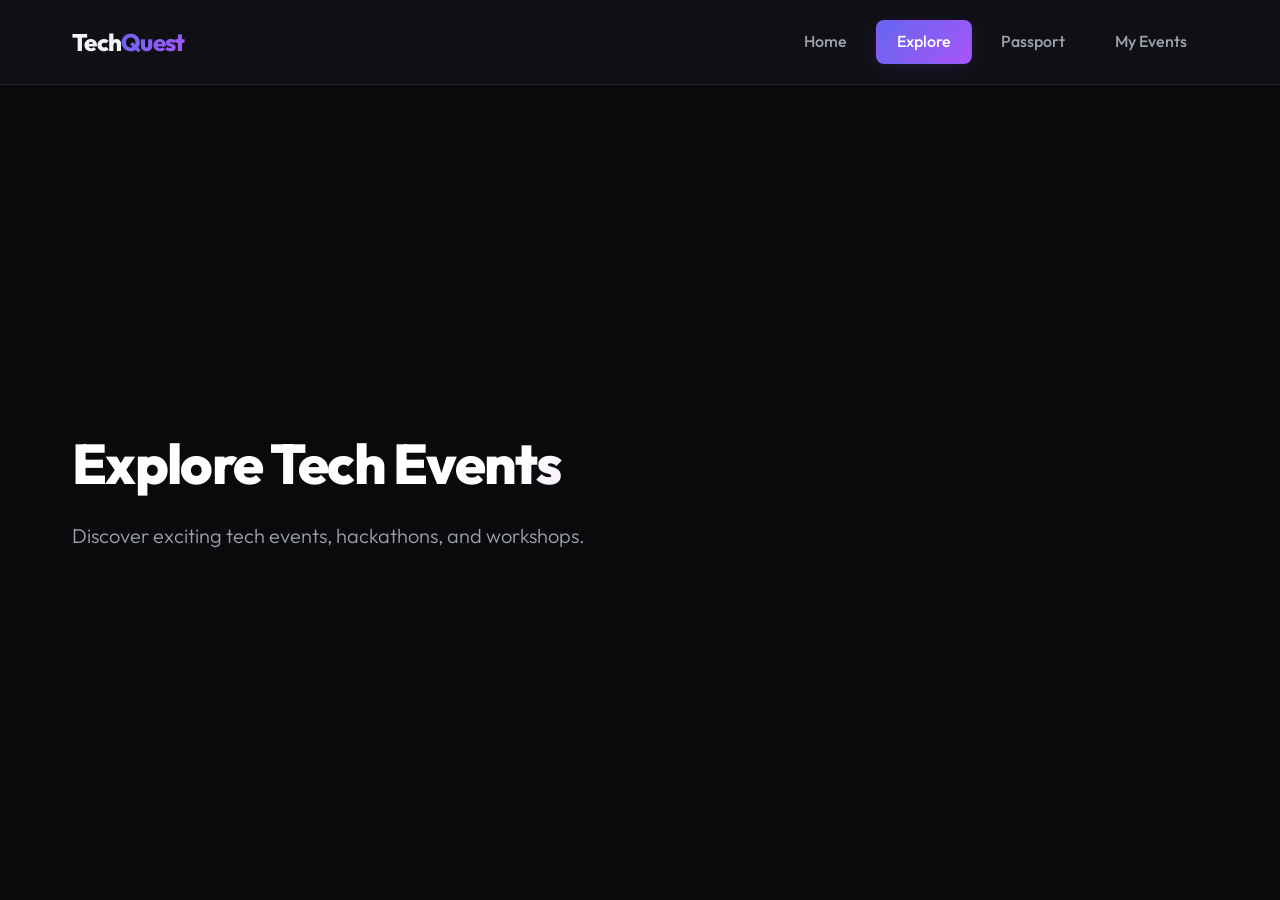
==== explore.html @ 58367f2d "chore: initialize TechQuest project" ====
<!DOCTYPE html>
<html lang="en">
<head>
    <meta charset="UTF-8">
    <meta name="viewport" content="width=device-width, initial-scale=1.0">
    <title>TechQuest - Explore Events</title>
    <link rel="stylesheet" href="css/style.css">
    <link rel="stylesheet" href="css/responsive.css">
    <link rel="stylesheet" href="css/animations.css">
</head>
<body>
    <header>
        <nav>
            <div class="logo">
                <span class="logo-tech">Tech</span><span class="logo-quest">Quest</span>
            </div>
            <div class="nav-links">
                <a href="index.html">Home</a>
                <a href="explore.html" class="active">Explore</a>
                <a href="passport.html">Passport</a>
                <a href="my-events.html">My Events</a>
            </div>
        </nav>
    </header>
    <main class="animate-fade-in">
        <h1>Explore Tech Events</h1>
        <p>Discover exciting tech events, hackathons, and workshops.</p>
    </main>
    <script src="js/app.js"></script>
</body>
</html>
---- css/style.css ----
/* Core Styling & Design System */
@import url('https://fonts.googleapis.com/css2?family=Outfit:wght@300;400;500;600;700;800&display=swap');

:root {
    --bg-primary: #0a0a0c;
    --bg-secondary: #121217;
    --bg-tertiary: #1b1b22;
    
    --accent-primary: #6366f1; /* Indigo */
    --accent-secondary: #a855f7; /* Purple */
    --accent-glow: rgba(99, 102, 241, 0.15);
    
    --text-primary: #f3f4f6;
    --text-secondary: #9ca3af;
    --text-muted: #6b7280;
    
    --border-color: rgba(255, 255, 255, 0.08);
    --border-hover: rgba(255, 255, 255, 0.15);
    
    --font-sans: 'Outfit', -apple-system, BlinkMacSystemFont, "Segoe UI", Roboto, sans-serif;
    --transition-smooth: all 0.3s cubic-bezier(0.4, 0, 0.2, 1);
}

* {
    box-sizing: border-box;
    margin: 0;
    padding: 0;
}

body {
    background-color: var(--bg-primary);
    color: var(--text-primary);
    font-family: var(--font-sans);
    line-height: 1.6;
    overflow-x: hidden;
    min-height: 100vh;
    display: flex;
    flex-direction: column;
}

/* Header & Navigation */
header {
    background: rgba(18, 18, 23, 0.8);
    backdrop-filter: blur(12px);
    -webkit-backdrop-filter: blur(12px);
    border-bottom: 1px solid var(--border-color);
    position: sticky;
    top: 0;
    z-index: 100;
}

nav {
    max-width: 1200px;
    margin: 0 auto;
    padding: 1.25rem 2rem;
    display: flex;
    justify-content: space-between;
    align-items: center;
}

.logo {
    font-size: 1.5rem;
    font-weight: 800;
    letter-spacing: -0.03em;
    cursor: pointer;
}

.logo-tech {
    color: var(--text-primary);
}

.logo-quest {
    background: linear-gradient(135deg, var(--accent-primary), var(--accent-secondary));
    -webkit-background-clip: text;
    -webkit-text-fill-color: transparent;
}

.nav-links {
    display: flex;
    gap: 0.5rem;
}

.nav-links a {
    color: var(--text-secondary);
    text-decoration: none;
    font-weight: 500;
    padding: 0.5rem 1.25rem;
    border-radius: 8px;
    transition: var(--transition-smooth);
    border: 1px solid transparent;
}

.nav-links a:hover {
    color: var(--text-primary);
    background: rgba(255, 255, 255, 0.03);
    border-color: var(--border-color);
}

.nav-links a.active {
    color: #fff;
    background: linear-gradient(135deg, var(--accent-primary), var(--accent-secondary));
    box-shadow: 0 4px 20px var(--accent-glow);
    border-color: transparent;
}

/* Main Content Area */
main {
    flex: 1;
    max-width: 1200px;
    margin: 0 auto;
    padding: 6rem 2rem;
    width: 100%;
    display: flex;
    flex-direction: column;
    justify-content: center;
}

h1 {
    font-size: 3.5rem;
    font-weight: 800;
    margin-bottom: 1.5rem;
    background: linear-gradient(135deg, #ffffff 40%, #a855f7 100%);
    -webkit-background-clip: text;
    -webkit-text-fill-color: transparent;
    letter-spacing: -0.03em;
    line-height: 1.15;
}

p {
    font-size: 1.25rem;
    color: var(--text-secondary);
    max-width: 600px;
    font-weight: 300;
}
---- css/responsive.css ----
/* Responsive Design Breakpoints */

@media (max-width: 768px) {
    nav {
        flex-direction: column;
        gap: 1.25rem;
        padding: 1.25rem 1rem;
    }

    .nav-links {
        width: 100%;
        justify-content: center;
        flex-wrap: wrap;
    }

    .nav-links a {
        padding: 0.5rem 1rem;
        font-size: 0.95rem;
    }

    main {
        padding: 4rem 1.5rem;
        text-align: center;
        align-items: center;
    }

    h1 {
        font-size: 2.75rem;
    }
}

@media (max-width: 480px) {
    h1 {
        font-size: 2.25rem;
    }
    
    p {
        font-size: 1.1rem;
    }

    .nav-links {
        gap: 0.25rem;
    }

    .nav-links a {
        padding: 0.4rem 0.8rem;
        font-size: 0.85rem;
    }
}
---- css/animations.css ----
/* Custom Micro-animations & Transitions */

@keyframes fadeIn {
    from {
        opacity: 0;
        transform: translateY(12px);
    }
    to {
        opacity: 1;
        transform: translateY(0);
    }
}

@keyframes pulseGlow {
    0%, 100% {
        box-shadow: 0 0 15px rgba(99, 102, 241, 0.15);
    }
    50% {
        box-shadow: 0 0 25px rgba(99, 102, 241, 0.35);
    }
}

/* Animation classes to apply */
.animate-fade-in {
    animation: fadeIn 0.8s cubic-bezier(0.16, 1, 0.3, 1) forwards;
}

.animate-glow {
    animation: pulseGlow 3s infinite ease-in-out;
}
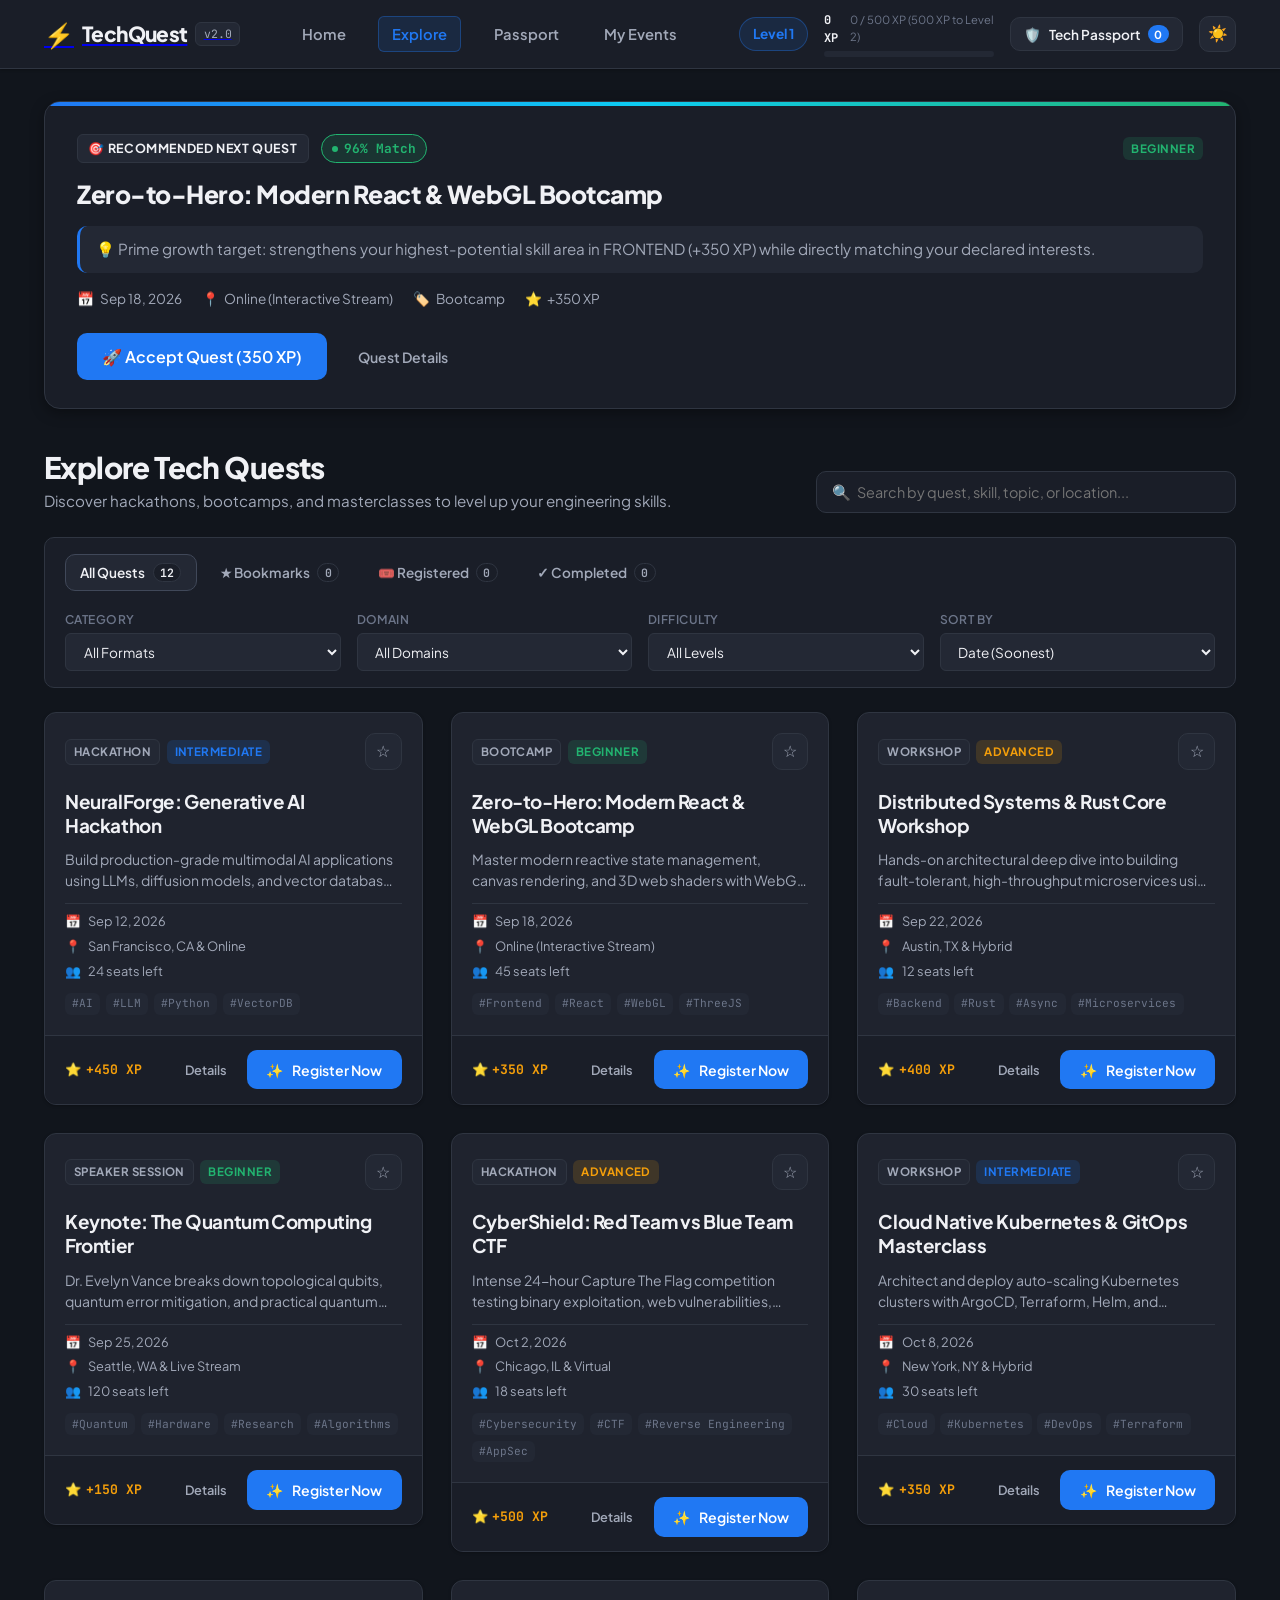
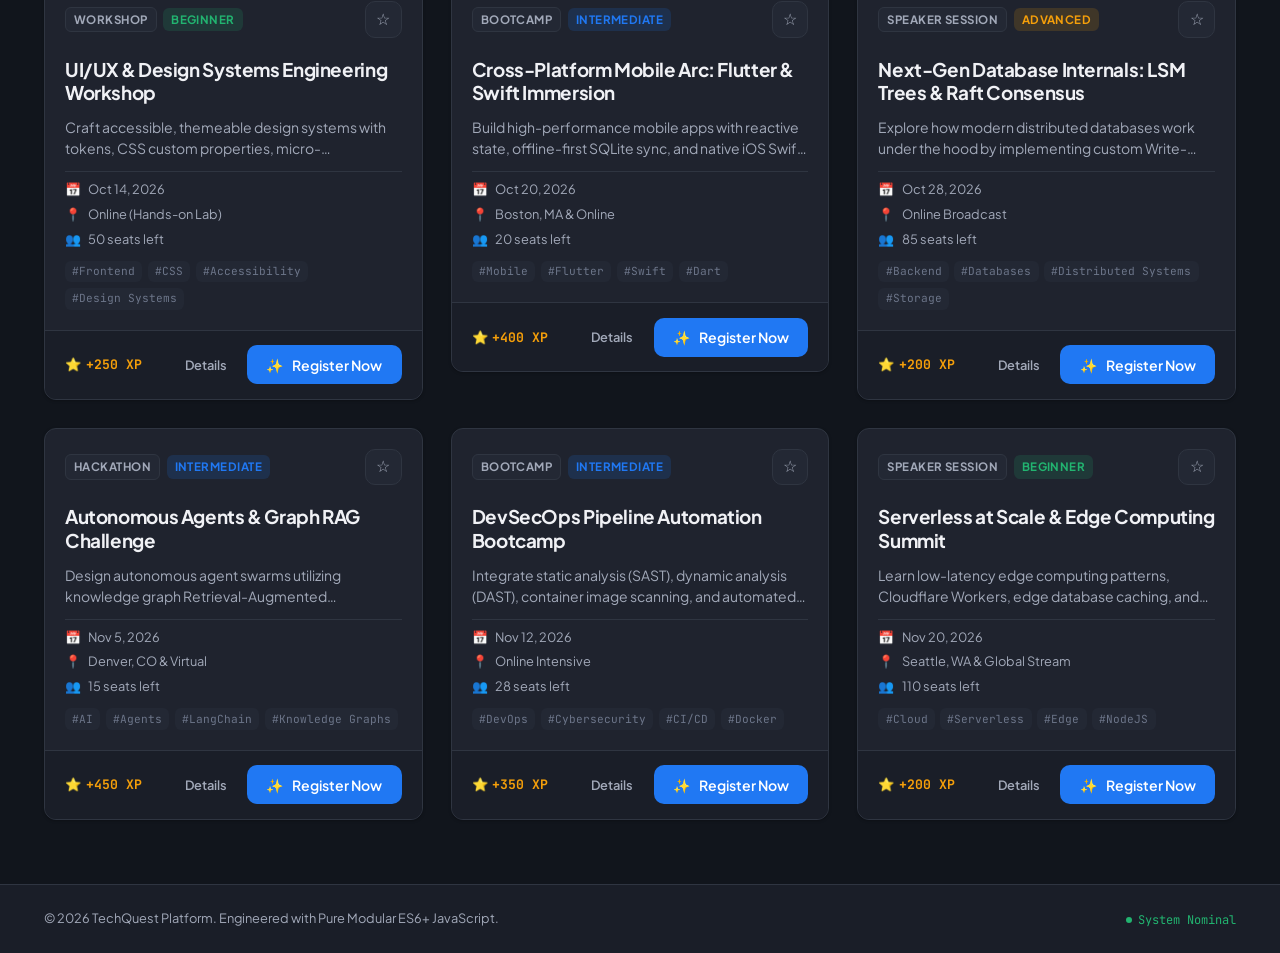
==== commit 2e2a6020: "merging" ====
--- a/explore.html
+++ b/explore.html
@@ -1,31 +1,287 @@
 <!DOCTYPE html>
-<html lang="en">
+<html lang="en" data-theme="dark">
 <head>
-    <meta charset="UTF-8">
-    <meta name="viewport" content="width=device-width, initial-scale=1.0">
-    <title>TechQuest - Explore Events</title>
-    <link rel="stylesheet" href="css/style.css">
-    <link rel="stylesheet" href="css/responsive.css">
-    <link rel="stylesheet" href="css/animations.css">
+  <meta charset="UTF-8">
+  <meta name="viewport" content="width=device-width, initial-scale=1.0">
+  <meta name="description" content="TechQuest - Gamified Tech Event Explorer, Search and Filter Catalog">
+  <title>TechQuest | Explore Events</title>
+  
+  <!-- Fonts -->
+  <link rel="preconnect" href="https://fonts.googleapis.com">
+  <link rel="preconnect" href="https://fonts.gstatic.com" crossorigin>
+  <link href="https://fonts.googleapis.com/css2?family=Plus+Jakarta+Sans:wght@400;500;600;700;800&family=JetBrains+Mono:wght@500;700&display=swap" rel="stylesheet">
+  
+  <!-- Stylesheets -->
+  <link rel="stylesheet" href="css/style.css">
+  <link rel="stylesheet" href="css/responsive.css">
+  <link rel="stylesheet" href="css/animations.css">
 </head>
 <body>
-    <header>
-        <nav>
-            <div class="logo">
-                <span class="logo-tech">Tech</span><span class="logo-quest">Quest</span>
-            </div>
-            <div class="nav-links">
-                <a href="index.html">Home</a>
-                <a href="explore.html" class="active">Explore</a>
-                <a href="passport.html">Passport</a>
-                <a href="my-events.html">My Events</a>
-            </div>
+  <div id="app" class="app-root">
+    
+    <!-- Navigation Header -->
+    <header class="navbar" id="main-navbar">
+      <div class="nav-container">
+        <a href="index.html" class="nav-brand">
+          <span class="brand-icon">⚡</span>
+          <span class="brand-name">TechQuest</span>
+          <span class="brand-version">v2.0</span>
+        </a>
+
+        <!-- Central Navigation Links -->
+        <nav class="nav-links">
+          <a href="index.html" class="nav-link-item">Home</a>
+          <a href="explore.html" class="nav-link-item active">Explore</a>
+          <a href="passport.html" class="nav-link-item">Passport</a>
+          <a href="my-events.html" class="nav-link-item">My Events</a>
         </nav>
+
+        <!-- Global Gamification HUD in Navbar -->
+        <div class="nav-gamification-hud" id="nav-hud">
+          <div class="hud-level-badge" id="user-level-pill" title="Your Developer Level">
+            Level 1
+          </div>
+        <!-- Numeric level (used by JS). Visually hidden but available to assistive tech and scripts -->
+        <span id="user-level-number" class="visually-hidden">1</span>
+
+        <div class="hud-xp-track" title="XP Progress towards next level">
+          <div class="hud-xp-info">
+            <span class="hud-xp-text" id="user-xp-total">0 XP</span>
+            <span class="hud-xp-sub" id="xp-progress-text">0 / 500 XP</span>
+          </div>
+          <div class="progress-bar-bg">
+            <div class="progress-bar-fill" id="xp-progress-bar-fill" style="width: 0%;" role="progressbar" aria-valuenow="0" aria-valuemin="0" aria-valuemax="100"></div>
+          </div>
+        </div>
+
+          <!-- Tech Passport Trigger Button -->
+          <button class="btn btn-passport" id="btn-passport" data-action="open-passport" aria-label="Open Tech Passport and Profile">
+            <span class="passport-icon">🛡️</span>
+            <span class="passport-label">Tech Passport</span>
+            <span class="passport-badge-count" id="nav-badge-count">0</span>
+          </button>
+
+          <!-- Theme Toggle Button -->
+          <button class="btn-icon-only btn-theme-toggle" id="btn-theme-toggle" data-action="toggle-theme" title="Toggle Light/Dark Theme" aria-label="Toggle Theme">
+            <span class="theme-icon-light">☀️</span>
+            <span class="theme-icon-dark">🌙</span>
+          </button>
+        </div>
+      </div>
     </header>
-    <main class="animate-fade-in">
-        <h1>Explore Tech Events</h1>
-        <p>Discover exciting tech events, hackathons, and workshops.</p>
+
+    <!-- Main Content Area -->
+    <main class="main-content" id="main-content">
+      
+      <!-- Top Recommendation Section: Next Best Quest -->
+      <section class="section-recommendation" id="recommendation-section" aria-label="Recommended Quest">
+        <div class="section-container">
+          <div id="hero-recommendation-container" class="hero-container">
+            <!-- Dynamic Next Best Quest Card Rendered via JS -->
+          </div>
+        </div>
+      </section>
+
+      <!-- Event Explorer & Catalog Section -->
+      <section class="section-explorer" id="catalog-section" aria-label="Quest Catalog">
+        <div class="section-container">
+          
+          <div class="explorer-header">
+            <div class="explorer-title-group">
+              <h1 class="section-title">Explore Tech Quests</h1>
+              <p class="section-subtitle">Discover hackathons, bootcamps, and masterclasses to level up your engineering skills.</p>
+            </div>
+
+            <!-- Search Bar -->
+            <div class="search-bar-wrapper">
+              <span class="search-icon">🔍</span>
+              <input type="text" id="search-input" class="search-input" placeholder="Search by quest, skill, topic, or location..." autocomplete="off">
+              <button class="search-clear-btn hidden" id="search-clear-btn" data-action="clear-search" title="Clear Search">✕</button>
+            </div>
+          </div>
+
+          <!-- Filter & Control Toolbar -->
+          <div class="explorer-toolbar">
+            
+            <!-- Quick View Filter Tabs -->
+            <div class="filter-tabs" role="tablist" id="filter-tabs">
+              <button class="tab-btn active" data-action="change-tab" data-tab="all" role="tab" aria-selected="true">
+                <span>All Quests</span>
+                <span class="tab-count" id="count-all">12</span>
+              </button>
+              <button class="tab-btn" data-action="change-tab" data-tab="saved" role="tab" aria-selected="false">
+                <span>★ Bookmarks</span>
+                <span class="tab-count" id="count-saved">0</span>
+              </button>
+              <button class="tab-btn" data-action="change-tab" data-tab="registered" role="tab" aria-selected="false">
+                <span>🎟️ Registered</span>
+                <span class="tab-count" id="count-registered">0</span>
+              </button>
+              <button class="tab-btn" data-action="change-tab" data-tab="completed" role="tab" aria-selected="false">
+                <span>✓ Completed</span>
+                <span class="tab-count" id="count-completed">0</span>
+              </button>
+            </div>
+
+            <!-- Dropdown Filter Controls -->
+            <div class="filter-dropdowns">
+              
+              <!-- Category Filter -->
+              <div class="filter-control">
+                <label for="filter-category" class="filter-label">Category</label>
+                <select id="filter-category" class="filter-select" data-action="filter-change">
+                  <option value="All">All Formats</option>
+                  <option value="Hackathon">Hackathon</option>
+                  <option value="Bootcamp">Bootcamp</option>
+                  <option value="Workshop">Workshop</option>
+                  <option value="Speaker Session">Speaker Session</option>
+                </select>
+              </div>
+
+              <!-- Domain Filter -->
+              <div class="filter-control">
+                <label for="filter-domain" class="filter-label">Domain</label>
+                <select id="filter-domain" class="filter-select" data-action="filter-change">
+                  <option value="All">All Domains</option>
+                  <option value="frontend">🎨 Frontend</option>
+                  <option value="backend">🛡️ Backend</option>
+                  <option value="ai">🤖 AI & ML</option>
+                  <option value="cloud">☁️ Cloud / DevOps</option>
+                  <option value="cybersecurity">🔒 Cybersecurity</option>
+                  <option value="mobile">📱 Mobile</option>
+                </select>
+              </div>
+
+              <!-- Difficulty Filter -->
+              <div class="filter-control">
+                <label for="filter-difficulty" class="filter-label">Difficulty</label>
+                <select id="filter-difficulty" class="filter-select" data-action="filter-change">
+                  <option value="All">All Levels</option>
+                  <option value="Beginner">Beginner</option>
+                  <option value="Intermediate">Intermediate</option>
+                  <option value="Advanced">Advanced</option>
+                </select>
+              </div>
+
+              <!-- Sort Order -->
+              <div class="filter-control">
+                <label for="sort-by" class="filter-label">Sort By</label>
+                <select id="sort-by" class="filter-select" data-action="filter-change">
+                  <option value="date-asc">Date (Soonest)</option>
+                  <option value="date-desc">Date (Latest)</option>
+                  <option value="xp-desc">Highest XP Reward</option>
+                  <option value="xp-asc">Lowest XP Reward</option>
+                  <option value="popular">Popularity (Low Seats)</option>
+                  <option value="title-asc">Title (A-Z)</option>
+                </select>
+              </div>
+
+            </div>
+          </div>
+
+          <!-- Active Filter Pills Bar -->
+          <div class="active-filters-bar hidden" id="active-filters-bar">
+            <span class="active-filters-label">Active Filters:</span>
+            <div class="active-pills-list" id="active-pills-list"></div>
+            <button class="btn-clear-all" data-action="clear-filters">Clear All</button>
+          </div>
+
+          <!-- Events Catalog Cards Grid -->
+          <div class="events-grid" id="events-grid">
+            <!-- Dynamically populated via js/ui.js -->
+          </div>
+
+        </div>
+      </section>
+
     </main>
-    <script src="js/app.js"></script>
+
+    <!-- Tech Passport Slide-over / Modal Template Container -->
+    <div id="passport-modal-content" class="hidden">
+      <div class="passport-view">
+        
+        <!-- Header Profile Summary -->
+        <div class="passport-hero">
+          <div class="passport-avatar" id="profile-user-avatar">🚀</div>
+          <div class="passport-profile-info">
+            <h3 class="passport-name" id="profile-user-name">Alex Rivera</h3>
+            <p class="passport-role" id="profile-user-role">Full Stack Explorer</p>
+            <div class="passport-metrics">
+              <div class="metric-chip">
+                <span class="metric-label">RANK</span>
+                <span class="metric-val" id="passport-level-val">Level 1</span>
+              </div>
+              <div class="metric-chip">
+                <span class="metric-label">TOTAL BOUNTY</span>
+                <span class="metric-val" id="passport-xp-val">0 XP</span>
+              </div>
+              <div class="metric-chip">
+                <span class="metric-label">QUESTS WON</span>
+                <span class="metric-val" id="passport-quests-val">0 / 12</span>
+              </div>
+            </div>
+          </div>
+        </div>
+
+        <!-- Skill Domains Matrix -->
+        <div class="passport-section">
+          <div class="section-subheading">
+            <h4>Domain Skill Progression</h4>
+            <span class="subheading-note">Max 100 PTS per discipline</span>
+          </div>
+          <div class="skills-matrix" id="skills-matrix-container">
+            <!-- Dynamic skills rendered via js/ui.js -->
+          </div>
+        </div>
+
+        <!-- Badges & Achievements Grid -->
+        <div class="passport-section">
+          <div class="section-subheading">
+            <h4>Achievements & Badges</h4>
+            <span class="subheading-note">Unlock by clearing quests</span>
+          </div>
+          <div class="badges-grid" id="badges-list-container">
+            <!-- Dynamic badges rendered via js/ui.js -->
+          </div>
+        </div>
+
+        <!-- My Registered Tickets -->
+        <div class="passport-section">
+          <div class="section-subheading">
+            <h4>My Confirmed Tickets</h4>
+          </div>
+          <div class="tickets-summary-list" id="passport-tickets-list">
+            <!-- Rendered list of active tickets -->
+          </div>
+        </div>
+
+        <!-- Reset / QA Controls -->
+        <div class="passport-footer-actions">
+          <button class="btn btn-danger-ghost btn-sm" data-action="reset-progress">
+            ⚠️ Reset All Progress
+          </button>
+        </div>
+
+      </div>
+    </div>
+
+    <!-- Modals & Toasts Mount Points -->
+    <div id="tq-modal-overlay" class="modal-overlay"></div>
+    <div id="tq-toast-container" class="toast-container"></div>
+
+    <!-- Footer -->
+    <footer class="app-footer">
+      <div class="footer-container">
+        <p>© 2026 TechQuest Platform. Engineered with Pure Modular ES6+ JavaScript.</p>
+        <div class="footer-links">
+          <span class="status-indicator-pill"><span class="status-dot"></span> System Nominal</span>
+        </div>
+      </div>
+    </footer>
+
+  </div>
+
+  <!-- Main ES6 Application Entry Point -->
+  <script type="module" src="js/app.js"></script>
 </body>
 </html>
--- a/css/style.css
+++ b/css/style.css
@@ -1,134 +1,1896 @@
-/* Core Styling & Design System */
-@import url('https://fonts.googleapis.com/css2?family=Outfit:wght@300;400;500;600;700;800&display=swap');
-
+/* ==========================================================================
+   TechQuest - Core Design System & Stylesheet
+   Design Philosophy: Clean, Function-Driven, High-Contrast Typography, 
+   Refined Micro-Interactions, and Dark/Light Theme Custom Properties.
+   ========================================================================== */
+
+/* --- Custom Properties & Theme Design Tokens --- */
 :root {
-    --bg-primary: #0a0a0c;
-    --bg-secondary: #121217;
-    --bg-tertiary: #1b1b22;
-    
-    --accent-primary: #6366f1; /* Indigo */
-    --accent-secondary: #a855f7; /* Purple */
-    --accent-glow: rgba(99, 102, 241, 0.15);
-    
-    --text-primary: #f3f4f6;
-    --text-secondary: #9ca3af;
-    --text-muted: #6b7280;
-    
-    --border-color: rgba(255, 255, 255, 0.08);
-    --border-hover: rgba(255, 255, 255, 0.15);
-    
-    --font-sans: 'Outfit', -apple-system, BlinkMacSystemFont, "Segoe UI", Roboto, sans-serif;
-    --transition-smooth: all 0.3s cubic-bezier(0.4, 0, 0.2, 1);
-}
-
-* {
-    box-sizing: border-box;
-    margin: 0;
-    padding: 0;
+  /* Dark Theme Tokens (Default) */
+  --bg-app: hsl(222, 24%, 9%);
+  --bg-surface: hsl(222, 22%, 13%);
+  --bg-surface-raised: hsl(222, 20%, 17%);
+  --bg-surface-card: hsl(222, 20%, 15%);
+  --bg-surface-hover: hsl(222, 20%, 21%);
+  
+  --border-subtle: hsl(222, 16%, 22%);
+  --border-medium: hsl(222, 16%, 30%);
+  --border-strong: hsl(222, 16%, 42%);
+
+  --text-main: hsl(222, 20%, 95%);
+  --text-muted: hsl(222, 14%, 68%);
+  --text-dim: hsl(222, 12%, 48%);
+  --text-inverse: hsl(222, 30%, 8%);
+
+  /* Brand Accents */
+  --color-primary: hsl(215, 90%, 54%);
+  --color-primary-hover: hsl(215, 90%, 47%);
+  --color-primary-subtle: hsla(215, 90%, 54%, 0.12);
+  --color-primary-border: hsla(215, 90%, 54%, 0.35);
+
+  --color-success: hsl(152, 68%, 42%);
+  --color-success-hover: hsl(152, 68%, 36%);
+  --color-success-subtle: hsla(152, 68%, 42%, 0.14);
+
+  --color-warning: hsl(38, 92%, 50%);
+  --color-warning-subtle: hsla(38, 92%, 50%, 0.14);
+
+  --color-danger: hsl(0, 72%, 54%);
+  --color-danger-subtle: hsla(0, 72%, 54%, 0.14);
+
+  /* Typography */
+  --font-sans: 'Plus Jakarta Sans', -apple-system, BlinkMacSystemFont, 'Segoe UI', Roboto, sans-serif;
+  --font-mono: 'JetBrains Mono', monospace;
+
+  /* Shadows & Radius */
+  --radius-sm: 6px;
+  --radius-md: 10px;
+  --radius-lg: 16px;
+  --radius-xl: 20px;
+  --radius-pill: 9999px;
+
+  --shadow-sm: 0 1px 3px rgba(0, 0, 0, 0.25);
+  --shadow-md: 0 4px 14px rgba(0, 0, 0, 0.35);
+  --shadow-lg: 0 12px 32px rgba(0, 0, 0, 0.45);
+  --shadow-modal: 0 20px 48px rgba(0, 0, 0, 0.6);
+
+  --transition-fast: 150ms cubic-bezier(0.4, 0, 0.2, 1);
+  --transition-normal: 250ms cubic-bezier(0.4, 0, 0.2, 1);
+}
+
+[data-theme="light"] {
+  --bg-app: hsl(220, 24%, 97%);
+  --bg-surface: hsl(0, 0%, 100%);
+  --bg-surface-raised: hsl(220, 20%, 94%);
+  --bg-surface-card: hsl(0, 0%, 100%);
+  --bg-surface-hover: hsl(220, 18%, 92%);
+
+  --border-subtle: hsl(220, 16%, 86%);
+  --border-medium: hsl(220, 16%, 76%);
+  --border-strong: hsl(220, 16%, 60%);
+
+  --text-main: hsl(222, 28%, 12%);
+  --text-muted: hsl(222, 14%, 38%);
+  --text-dim: hsl(222, 10%, 55%);
+  --text-inverse: hsl(0, 0%, 100%);
+
+  --color-primary: hsl(215, 88%, 46%);
+  --color-primary-hover: hsl(215, 88%, 40%);
+  --color-primary-subtle: hsla(215, 88%, 46%, 0.1);
+  --color-primary-border: hsla(215, 88%, 46%, 0.3);
+
+  --color-success: hsl(152, 68%, 34%);
+  --color-success-hover: hsl(152, 68%, 28%);
+  --color-success-subtle: hsla(152, 68%, 34%, 0.12);
+
+  --shadow-sm: 0 1px 3px rgba(0, 0, 0, 0.06);
+  --shadow-md: 0 4px 14px rgba(0, 0, 0, 0.08);
+  --shadow-lg: 0 12px 32px rgba(0, 0, 0, 0.12);
+  --shadow-modal: 0 20px 48px rgba(0, 0, 0, 0.18);
+}
+
+/* --- Base & Reset --- */
+*, *::before, *::after {
+  box-sizing: border-box;
+  margin: 0;
+  padding: 0;
+}
+
+html {
+  font-family: var(--font-sans);
+  font-size: 16px;
+  line-height: 1.5;
+  color: var(--text-main);
+  background-color: var(--bg-app);
+  scroll-behavior: smooth;
+  -webkit-font-smoothing: antialiased;
 }
 
 body {
-    background-color: var(--bg-primary);
-    color: var(--text-primary);
-    font-family: var(--font-sans);
-    line-height: 1.6;
-    overflow-x: hidden;
-    min-height: 100vh;
-    display: flex;
+  min-height: 100vh;
+  display: flex;
+  flex-direction: column;
+  background-color: var(--bg-app);
+}
+
+body.modal-open {
+  overflow: hidden;
+}
+
+/* Accessibility helpers */
+.visually-hidden {
+  position: absolute !important;
+  height: 1px;
+  width: 1px;
+  overflow: hidden;
+  clip: rect(1px, 1px, 1px, 1px);
+  white-space: nowrap;
+  border: 0;
+  padding: 0;
+  margin: -1px;
+}
+
+:focus {
+  outline: 3px solid var(--color-primary);
+  outline-offset: 2px;
+}
+
+:focus:not(:focus-visible) {
+  outline: none;
+}
+
+.app-root {
+  display: flex;
+  flex-direction: column;
+  min-height: 100vh;
+}
+
+/* --- Typography --- */
+h1, h2, h3, h4, h5, h6 {
+  color: var(--text-main);
+  font-weight: 700;
+  line-height: 1.25;
+  letter-spacing: -0.02em;
+}
+
+p {
+  color: var(--text-muted);
+}
+
+/* --- Layout Containers --- */
+.section-container, .nav-container, .footer-container {
+  width: 100%;
+  max-width: 1240px;
+  margin: 0 auto;
+  padding: 0 1.5rem;
+}
+
+/* --- Navigation Header --- */
+.navbar {
+  position: sticky;
+  top: 0;
+  z-index: 40;
+  background-color: var(--bg-surface);
+  border-bottom: 1px solid var(--border-subtle);
+  box-shadow: var(--shadow-sm);
+  backdrop-filter: blur(8px);
+}
+
+.nav-container {
+  display: flex;
+  align-items: center;
+  justify-content: space-between;
+  height: 4.25rem;
+  gap: 1.5rem;
+}
+
+.nav-brand {
+  display: flex;
+  align-items: center;
+  gap: 0.5rem;
+  cursor: pointer;
+  user-select: none;
+}
+
+.brand-icon {
+  font-size: 1.5rem;
+}
+
+.brand-name {
+  font-size: 1.3rem;
+  font-weight: 800;
+  letter-spacing: -0.03em;
+  color: var(--text-main);
+}
+
+.brand-version {
+  font-family: var(--font-mono);
+  font-size: 0.72rem;
+  padding: 0.15rem 0.45rem;
+  border-radius: var(--radius-sm);
+  background-color: var(--bg-surface-raised);
+  color: var(--text-muted);
+  border: 1px solid var(--border-subtle);
+}
+
+/* --- HUD in Navbar --- */
+.nav-gamification-hud {
+  display: flex;
+  align-items: center;
+  gap: 1rem;
+}
+
+.hud-level-badge {
+  background: var(--color-primary-subtle);
+  color: var(--color-primary);
+  border: 1px solid var(--color-primary-border);
+  font-weight: 700;
+  font-size: 0.85rem;
+  padding: 0.35rem 0.8rem;
+  border-radius: var(--radius-pill);
+  white-space: nowrap;
+}
+
+.hud-xp-track {
+  display: flex;
+  flex-direction: column;
+  width: 170px;
+  gap: 0.25rem;
+}
+
+.hud-xp-info {
+  display: flex;
+  justify-content: space-between;
+  align-items: baseline;
+  font-size: 0.75rem;
+}
+
+.hud-xp-text {
+  font-family: var(--font-mono);
+  font-weight: 700;
+  color: var(--text-main);
+}
+
+.hud-xp-sub {
+  font-size: 0.7rem;
+  color: var(--text-dim);
+}
+
+.progress-bar-bg {
+  width: 100%;
+  height: 6px;
+  background-color: var(--bg-surface-raised);
+  border-radius: var(--radius-pill);
+  overflow: hidden;
+}
+
+.progress-bar-fill {
+  height: 100%;
+  background-color: var(--color-primary);
+  border-radius: var(--radius-pill);
+  transition: width var(--transition-normal);
+}
+
+/* --- Buttons & Action Controls --- */
+.btn {
+  display: inline-flex;
+  align-items: center;
+  justify-content: center;
+  gap: 0.5rem;
+  font-family: var(--font-sans);
+  font-size: 0.88rem;
+  font-weight: 600;
+  padding: 0.6rem 1.15rem;
+  border-radius: var(--radius-md);
+  border: 1px solid transparent;
+  cursor: pointer;
+  transition: all var(--transition-fast);
+  user-select: none;
+  white-space: nowrap;
+  text-decoration: none;
+}
+
+.btn-sm {
+  font-size: 0.8rem;
+  padding: 0.4rem 0.75rem;
+}
+
+.btn-lg {
+  font-size: 1rem;
+  padding: 0.75rem 1.5rem;
+}
+
+.btn-primary {
+  background-color: var(--color-primary);
+  color: #ffffff;
+}
+
+.btn-primary:hover {
+  background-color: var(--color-primary-hover);
+  transform: translateY(-1px);
+}
+
+.btn-secondary {
+  background-color: var(--bg-surface-raised);
+  color: var(--text-main);
+  border-color: var(--border-subtle);
+}
+
+.btn-secondary:hover {
+  background-color: var(--bg-surface-hover);
+  border-color: var(--border-medium);
+}
+
+.btn-success {
+  background-color: var(--color-success);
+  color: #ffffff;
+}
+
+.btn-success:hover {
+  background-color: var(--color-success-hover);
+  transform: translateY(-1px);
+}
+
+.btn-ghost {
+  background: transparent;
+  color: var(--text-muted);
+}
+
+.btn-ghost:hover {
+  background: var(--bg-surface-hover);
+  color: var(--text-main);
+}
+
+.btn-completed {
+  background-color: var(--color-success-subtle);
+  color: var(--color-success);
+  border-color: var(--color-success);
+  cursor: default;
+}
+
+.btn-passport {
+  display: inline-flex;
+  align-items: center;
+  gap: 0.45rem;
+  background-color: var(--bg-surface-raised);
+  border: 1px solid var(--border-subtle);
+  color: var(--text-main);
+  padding: 0.45rem 0.85rem;
+  border-radius: var(--radius-md);
+  font-size: 0.85rem;
+  font-weight: 600;
+  cursor: pointer;
+  transition: all var(--transition-fast);
+}
+
+.btn-passport:hover {
+  background-color: var(--bg-surface-hover);
+  border-color: var(--border-medium);
+}
+
+.passport-badge-count {
+  background-color: var(--color-primary);
+  color: #ffffff;
+  font-size: 0.7rem;
+  font-weight: 700;
+  padding: 0.1rem 0.4rem;
+  border-radius: var(--radius-pill);
+}
+
+.btn-icon-only {
+  display: inline-flex;
+  align-items: center;
+  justify-content: center;
+  width: 2.3rem;
+  height: 2.3rem;
+  border-radius: var(--radius-md);
+  background-color: var(--bg-surface-raised);
+  border: 1px solid var(--border-subtle);
+  color: var(--text-muted);
+  cursor: pointer;
+  font-size: 1rem;
+  transition: all var(--transition-fast);
+}
+
+.btn-icon-only:hover {
+  background-color: var(--bg-surface-hover);
+  color: var(--text-main);
+}
+
+.btn-bookmark.btn-icon-active {
+  color: var(--color-warning);
+  background-color: var(--color-warning-subtle);
+  border-color: var(--color-warning);
+}
+
+/* Theme Toggle display rules */
+[data-theme="dark"] .theme-icon-dark { display: none; }
+[data-theme="dark"] .theme-icon-light { display: inline; }
+[data-theme="light"] .theme-icon-light { display: none; }
+[data-theme="light"] .theme-icon-dark { display: inline; }
+
+/* --- Recommendation Hero Section --- */
+.section-recommendation {
+  padding: 2rem 0 1rem;
+}
+
+.hero-recommendation-card {
+  position: relative;
+  background-color: var(--bg-surface);
+  border: 1px solid var(--border-subtle);
+  border-radius: var(--radius-lg);
+  overflow: hidden;
+  box-shadow: var(--shadow-md);
+  transition: border-color var(--transition-normal);
+}
+
+.hero-recommendation-card:hover {
+  border-color: var(--border-medium);
+}
+
+.hero-accent-bar {
+  height: 4px;
+  background: linear-gradient(90deg, var(--color-primary), hsl(190, 90%, 50%), var(--color-success));
+}
+
+.hero-body {
+  padding: 1.75rem 2rem;
+  display: flex;
+  flex-direction: column;
+  gap: 1rem;
+}
+
+.hero-header {
+  display: flex;
+  align-items: center;
+  justify-content: space-between;
+  flex-wrap: wrap;
+  gap: 0.75rem;
+}
+
+.hero-badge-group {
+  display: flex;
+  align-items: center;
+  gap: 0.75rem;
+}
+
+.hero-pill {
+  font-size: 0.78rem;
+  font-weight: 700;
+  text-transform: uppercase;
+  letter-spacing: 0.05em;
+  background-color: var(--bg-surface-raised);
+  border: 1px solid var(--border-subtle);
+  color: var(--text-main);
+  padding: 0.25rem 0.65rem;
+  border-radius: var(--radius-sm);
+}
+
+.match-score-pill {
+  display: inline-flex;
+  align-items: center;
+  gap: 0.35rem;
+  font-size: 0.8rem;
+  font-weight: 700;
+  font-family: var(--font-mono);
+  background-color: var(--color-success-subtle);
+  color: var(--color-success);
+  border: 1px solid var(--color-success);
+  padding: 0.25rem 0.65rem;
+  border-radius: var(--radius-pill);
+}
+
+.match-pulse {
+  width: 6px;
+  height: 6px;
+  border-radius: 50%;
+  background-color: var(--color-success);
+}
+
+.hero-title {
+  font-size: 1.55rem;
+  font-weight: 800;
+  cursor: pointer;
+}
+
+.hero-title:hover {
+  color: var(--color-primary);
+}
+
+.hero-reason {
+  font-size: 0.95rem;
+  color: var(--text-muted);
+  line-height: 1.5;
+  background-color: var(--bg-surface-raised);
+  padding: 0.75rem 1rem;
+  border-radius: var(--radius-md);
+  border-left: 3px solid var(--color-primary);
+}
+
+.hero-meta {
+  display: flex;
+  align-items: center;
+  flex-wrap: wrap;
+  gap: 1.25rem;
+  font-size: 0.85rem;
+  color: var(--text-muted);
+}
+
+.hero-meta .meta-item {
+  display: inline-flex;
+  align-items: center;
+  gap: 0.35rem;
+}
+
+.hero-actions {
+  display: flex;
+  align-items: center;
+  gap: 0.75rem;
+  margin-top: 0.5rem;
+}
+
+/* --- Catalog Explorer Section --- */
+.section-explorer {
+  padding: 1.5rem 0 4rem;
+  flex: 1;
+}
+
+.explorer-header {
+  display: flex;
+  align-items: flex-end;
+  justify-content: space-between;
+  flex-wrap: wrap;
+  gap: 1.5rem;
+  margin-bottom: 1.5rem;
+}
+
+.section-title {
+  font-size: 1.85rem;
+  font-weight: 800;
+  margin-bottom: 0.25rem;
+}
+
+.section-subtitle {
+  font-size: 0.95rem;
+}
+
+.search-bar-wrapper {
+  position: relative;
+  width: 100%;
+  max-width: 420px;
+}
+
+.search-icon {
+  position: absolute;
+  left: 1rem;
+  top: 50%;
+  transform: translateY(-50%);
+  color: var(--text-dim);
+  pointer-events: none;
+  font-size: 0.95rem;
+}
+
+.search-input {
+  width: 100%;
+  padding: 0.7rem 2.4rem 0.7rem 2.5rem;
+  background-color: var(--bg-surface);
+  border: 1px solid var(--border-subtle);
+  border-radius: var(--radius-md);
+  color: var(--text-main);
+  font-family: var(--font-sans);
+  font-size: 0.9rem;
+  transition: all var(--transition-fast);
+}
+
+.search-input:focus {
+  outline: none;
+  border-color: var(--color-primary);
+  box-shadow: 0 0 0 3px var(--color-primary-subtle);
+}
+
+.search-clear-btn {
+  position: absolute;
+  right: 0.75rem;
+  top: 50%;
+  transform: translateY(-50%);
+  background: none;
+  border: none;
+  color: var(--text-dim);
+  cursor: pointer;
+  font-size: 0.85rem;
+  padding: 0.2rem;
+}
+
+.search-clear-btn:hover {
+  color: var(--text-main);
+}
+
+/* --- Explorer Toolbar & Filters --- */
+.explorer-toolbar {
+  display: flex;
+  flex-direction: column;
+  gap: 1rem;
+  margin-bottom: 1.5rem;
+  background-color: var(--bg-surface);
+  padding: 1rem 1.25rem;
+  border-radius: var(--radius-md);
+  border: 1px solid var(--border-subtle);
+}
+
+.filter-tabs {
+  display: flex;
+  align-items: center;
+  gap: 0.5rem;
+  overflow-x: auto;
+  padding-bottom: 0.25rem;
+}
+
+.tab-btn {
+  display: inline-flex;
+  align-items: center;
+  gap: 0.45rem;
+  padding: 0.5rem 0.9rem;
+  border-radius: var(--radius-md);
+  background: transparent;
+  border: 1px solid transparent;
+  color: var(--text-muted);
+  font-family: var(--font-sans);
+  font-size: 0.85rem;
+  font-weight: 600;
+  cursor: pointer;
+  transition: all var(--transition-fast);
+  white-space: nowrap;
+}
+
+.tab-btn:hover {
+  background-color: var(--bg-surface-raised);
+  color: var(--text-main);
+}
+
+.tab-btn.active {
+  background-color: var(--bg-surface-raised);
+  color: var(--text-main);
+  border-color: var(--border-medium);
+}
+
+.tab-count {
+  font-family: var(--font-mono);
+  font-size: 0.72rem;
+  background-color: var(--bg-surface);
+  border: 1px solid var(--border-subtle);
+  padding: 0.05rem 0.4rem;
+  border-radius: var(--radius-pill);
+}
+
+.filter-dropdowns {
+  display: flex;
+  align-items: center;
+  flex-wrap: wrap;
+  gap: 1rem;
+}
+
+.filter-control {
+  display: flex;
+  flex-direction: column;
+  gap: 0.25rem;
+  flex: 1 1 180px;
+}
+
+.filter-label {
+  font-size: 0.75rem;
+  font-weight: 600;
+  text-transform: uppercase;
+  letter-spacing: 0.04em;
+  color: var(--text-dim);
+}
+
+.filter-select {
+  padding: 0.55rem 0.85rem;
+  background-color: var(--bg-surface-raised);
+  border: 1px solid var(--border-subtle);
+  border-radius: var(--radius-sm);
+  color: var(--text-main);
+  font-family: var(--font-sans);
+  font-size: 0.85rem;
+  cursor: pointer;
+  transition: border-color var(--transition-fast);
+}
+
+.filter-select:focus {
+  outline: none;
+  border-color: var(--color-primary);
+}
+
+/* Active Filter Bar */
+.active-filters-bar {
+  display: flex;
+  align-items: center;
+  gap: 0.75rem;
+  margin-bottom: 1.25rem;
+  padding: 0.5rem 0.75rem;
+  background-color: var(--bg-surface);
+  border: 1px solid var(--border-subtle);
+  border-radius: var(--radius-sm);
+}
+
+.active-filters-label {
+  font-size: 0.78rem;
+  font-weight: 600;
+  color: var(--text-dim);
+}
+
+.active-pills-list {
+  display: flex;
+  align-items: center;
+  flex-wrap: wrap;
+  gap: 0.4rem;
+}
+
+.btn-clear-all {
+  margin-left: auto;
+  background: none;
+  border: none;
+  color: var(--color-primary);
+  font-size: 0.78rem;
+  font-weight: 600;
+  cursor: pointer;
+}
+
+/* --- Events Grid & Cards --- */
+.events-grid {
+  display: grid;
+  grid-template-columns: repeat(auto-fill, minmax(340px, 1fr));
+  gap: 1.5rem;
+}
+
+.event-card {
+  display: flex;
+  flex-direction: column;
+  background-color: var(--bg-surface-card);
+  border: 1px solid var(--border-subtle);
+  border-radius: var(--radius-lg);
+  overflow: hidden;
+  box-shadow: var(--shadow-sm);
+  transition: transform var(--transition-fast), border-color var(--transition-fast), box-shadow var(--transition-fast);
+}
+
+.event-card:hover {
+  transform: translateY(-2px);
+  border-color: var(--border-medium);
+  box-shadow: var(--shadow-md);
+}
+
+.event-card.card-completed {
+  border-left: 3px solid var(--color-success);
+}
+
+.card-header {
+  display: flex;
+  align-items: center;
+  justify-content: space-between;
+  padding: 1.25rem 1.25rem 0.5rem;
+}
+
+.header-badges {
+  display: flex;
+  align-items: center;
+  flex-wrap: wrap;
+  gap: 0.4rem;
+}
+
+.badge {
+  font-size: 0.72rem;
+  font-weight: 700;
+  padding: 0.2rem 0.5rem;
+  border-radius: var(--radius-sm);
+  text-transform: uppercase;
+  letter-spacing: 0.04em;
+}
+
+.badge-category {
+  background-color: var(--bg-surface-raised);
+  color: var(--text-muted);
+  border: 1px solid var(--border-subtle);
+}
+
+.badge-beginner {
+  background-color: hsla(152, 68%, 42%, 0.15);
+  color: var(--color-success);
+}
+
+.badge-intermediate {
+  background-color: hsla(215, 90%, 54%, 0.15);
+  color: var(--color-primary);
+}
+
+.badge-advanced {
+  background-color: hsla(38, 92%, 50%, 0.15);
+  color: var(--color-warning);
+}
+
+.status-badge {
+  font-size: 0.72rem;
+  font-weight: 700;
+  padding: 0.2rem 0.55rem;
+  border-radius: var(--radius-pill);
+}
+
+.status-registered {
+  background-color: var(--color-primary-subtle);
+  color: var(--color-primary);
+  border: 1px solid var(--color-primary-border);
+}
+
+.status-completed {
+  background-color: var(--color-success-subtle);
+  color: var(--color-success);
+  border: 1px solid var(--color-success);
+}
+
+.card-body {
+  padding: 0.5rem 1.25rem 1.25rem;
+  display: flex;
+  flex-direction: column;
+  gap: 0.75rem;
+  flex: 1;
+}
+
+.card-title {
+  font-size: 1.15rem;
+  font-weight: 700;
+  cursor: pointer;
+  transition: color var(--transition-fast);
+}
+
+.card-title:hover {
+  color: var(--color-primary);
+}
+
+.card-description {
+  font-size: 0.875rem;
+  line-height: 1.5;
+  display: -webkit-box;
+  -webkit-line-clamp: 3;
+  -webkit-box-orient: vertical;
+  overflow: hidden;
+}
+
+.card-meta {
+  display: flex;
+  flex-direction: column;
+  gap: 0.35rem;
+  font-size: 0.8rem;
+  color: var(--text-muted);
+  margin-top: auto;
+  padding-top: 0.5rem;
+  border-top: 1px solid var(--border-subtle);
+}
+
+.meta-item {
+  display: flex;
+  align-items: center;
+  gap: 0.45rem;
+}
+
+.card-tags {
+  display: flex;
+  flex-wrap: wrap;
+  gap: 0.35rem;
+}
+
+.tag-pill {
+  font-family: var(--font-mono);
+  font-size: 0.7rem;
+  color: var(--text-dim);
+  background-color: var(--bg-surface-raised);
+  padding: 0.15rem 0.45rem;
+  border-radius: var(--radius-sm);
+}
+
+.card-footer {
+  display: flex;
+  align-items: center;
+  justify-content: space-between;
+  padding: 0.85rem 1.25rem;
+  background-color: var(--bg-surface);
+  border-top: 1px solid var(--border-subtle);
+}
+
+.xp-reward-badge {
+  display: inline-flex;
+  align-items: center;
+  gap: 0.3rem;
+  font-family: var(--font-mono);
+  font-size: 0.82rem;
+  font-weight: 700;
+  color: var(--color-warning);
+}
+
+.card-actions {
+  display: inline-flex;
+  align-items: center;
+  gap: 0.45rem;
+}
+
+/* Empty State */
+.empty-state {
+  grid-column: 1 / -1;
+  text-align: center;
+  padding: 4rem 2rem;
+  background-color: var(--bg-surface);
+  border: 1px solid var(--border-subtle);
+  border-radius: var(--radius-lg);
+}
+
+.empty-icon {
+  font-size: 2.5rem;
+  margin-bottom: 0.75rem;
+}
+
+/* --- Modals & Dialog System --- */
+.modal-overlay {
+  position: fixed;
+  inset: 0;
+  z-index: 100;
+  background-color: rgba(0, 0, 0, 0.7);
+  backdrop-filter: blur(4px);
+  display: flex;
+  align-items: center;
+  justify-content: center;
+  padding: 1.5rem;
+  opacity: 0;
+  visibility: hidden;
+  transition: opacity var(--transition-normal), visibility var(--transition-normal);
+}
+
+.modal-overlay.modal-visible {
+  opacity: 1;
+  visibility: visible;
+}
+
+.modal-dialog {
+  background-color: var(--bg-surface);
+  border: 1px solid var(--border-subtle);
+  border-radius: var(--radius-lg);
+  width: 100%;
+  max-width: 620px;
+  max-height: 90vh;
+  display: flex;
+  flex-direction: column;
+  box-shadow: var(--shadow-modal);
+  transform: scale(0.96);
+  transition: transform var(--transition-normal);
+  overflow: hidden;
+}
+
+.modal-overlay.modal-visible .modal-dialog {
+  transform: scale(1);
+}
+
+.modal-header {
+  display: flex;
+  align-items: center;
+  justify-content: space-between;
+  padding: 1.25rem 1.5rem;
+  border-bottom: 1px solid var(--border-subtle);
+}
+
+.modal-title {
+  font-size: 1.25rem;
+  font-weight: 700;
+}
+
+.btn-close-modal {
+  background: none;
+  border: none;
+  font-size: 1.1rem;
+  color: var(--text-dim);
+  cursor: pointer;
+  padding: 0.35rem;
+}
+
+.btn-close-modal:hover {
+  color: var(--text-main);
+}
+
+.modal-body {
+  padding: 1.5rem;
+  overflow-y: auto;
+}
+
+.modal-footer {
+  display: flex;
+  align-items: center;
+  justify-content: flex-end;
+  gap: 0.75rem;
+  padding: 1rem 1.5rem;
+  border-top: 1px solid var(--border-subtle);
+  background-color: var(--bg-surface-raised);
+}
+
+/* Forms */
+.form-group {
+  margin-bottom: 1.15rem;
+}
+
+.form-label {
+  display: block;
+  font-size: 0.82rem;
+  font-weight: 600;
+  margin-bottom: 0.35rem;
+  color: var(--text-main);
+}
+
+.form-label .req {
+  color: var(--color-danger);
+}
+
+.form-input, .form-select {
+  width: 100%;
+  padding: 0.65rem 0.85rem;
+  background-color: var(--bg-surface-raised);
+  border: 1px solid var(--border-subtle);
+  border-radius: var(--radius-sm);
+  color: var(--text-main);
+  font-family: var(--font-sans);
+  font-size: 0.9rem;
+}
+
+.form-input:focus, .form-select:focus {
+  outline: none;
+  border-color: var(--color-primary);
+  box-shadow: 0 0 0 3px var(--color-primary-subtle);
+}
+
+.form-error {
+  color: var(--color-danger);
+  font-size: 0.78rem;
+  margin-top: 0.3rem;
+  min-height: 1rem;
+}
+
+.event-summary-box {
+  background-color: var(--bg-surface-raised);
+  border-radius: var(--radius-md);
+  padding: 1rem;
+  margin-bottom: 1.25rem;
+}
+
+.summary-title {
+  font-weight: 700;
+  margin-bottom: 0.35rem;
+}
+
+.summary-meta {
+  display: flex;
+  gap: 1rem;
+  font-size: 0.8rem;
+  color: var(--text-muted);
+}
+
+/* Ticket Pass */
+.ticket-pass {
+  background: var(--bg-surface-card);
+  border: 2px dashed var(--border-medium);
+  border-radius: var(--radius-lg);
+  padding: 1.75rem;
+  display: flex;
+  flex-direction: column;
+  gap: 1.25rem;
+}
+
+.ticket-top {
+  display: flex;
+  justify-content: space-between;
+  align-items: center;
+}
+
+.ticket-brand {
+  font-weight: 800;
+  font-size: 0.9rem;
+  letter-spacing: 0.08em;
+  color: var(--color-primary);
+}
+
+.ticket-badge {
+  font-family: var(--font-mono);
+  font-size: 0.72rem;
+  font-weight: 700;
+  background-color: var(--color-success-subtle);
+  color: var(--color-success);
+  padding: 0.2rem 0.5rem;
+  border-radius: var(--radius-sm);
+}
+
+.ticket-title {
+  font-size: 1.35rem;
+  font-weight: 800;
+}
+
+.ticket-id-display {
+  font-family: var(--font-mono);
+  font-size: 1.2rem;
+  font-weight: 700;
+  color: var(--text-main);
+  letter-spacing: 0.08em;
+  background-color: var(--bg-surface-raised);
+  padding: 0.5rem 1rem;
+  border-radius: var(--radius-sm);
+  display: inline-block;
+}
+
+.ticket-grid {
+  display: grid;
+  grid-template-columns: repeat(2, 1fr);
+  gap: 1rem;
+}
+
+.ticket-item .t-label {
+  display: block;
+  font-size: 0.7rem;
+  color: var(--text-dim);
+  font-weight: 700;
+}
+
+.ticket-item .t-val {
+  font-size: 0.9rem;
+  font-weight: 600;
+  color: var(--text-main);
+}
+
+.ticket-barcode {
+  border-top: 1px solid var(--border-subtle);
+  padding-top: 1rem;
+  display: flex;
+  flex-direction: column;
+  align-items: center;
+  gap: 0.4rem;
+}
+
+.barcode-lines {
+  height: 35px;
+  width: 180px;
+  background: repeating-linear-gradient(90deg, var(--text-main) 0, var(--text-main) 2px, transparent 2px, transparent 5px, var(--text-main) 5px, var(--text-main) 9px, transparent 9px, transparent 11px);
+}
+
+.barcode-text {
+  font-family: var(--font-mono);
+  font-size: 0.75rem;
+  color: var(--text-dim);
+}
+
+/* Event Details View */
+.event-details-view {
+  display: flex;
+  flex-direction: column;
+  gap: 1.25rem;
+}
+
+.details-badges {
+  display: flex;
+  gap: 0.5rem;
+  flex-wrap: wrap;
+}
+
+.details-desc {
+  font-size: 0.95rem;
+  line-height: 1.6;
+}
+
+.details-grid {
+  display: grid;
+  grid-template-columns: repeat(2, 1fr);
+  gap: 1rem;
+}
+
+.details-box {
+  background-color: var(--bg-surface-raised);
+  padding: 0.85rem;
+  border-radius: var(--radius-md);
+  display: flex;
+  align-items: center;
+  gap: 0.75rem;
+}
+
+.d-icon {
+  font-size: 1.3rem;
+}
+
+.d-text {
+  display: flex;
+  flex-direction: column;
+  font-size: 0.82rem;
+}
+
+.d-text strong {
+  color: var(--text-main);
+}
+
+.d-text span {
+  color: var(--text-muted);
+}
+
+/* --- Tech Passport View --- */
+.passport-view {
+  display: flex;
+  flex-direction: column;
+  gap: 1.75rem;
+}
+
+.passport-hero {
+  display: flex;
+  align-items: center;
+  gap: 1.25rem;
+  background-color: var(--bg-surface-raised);
+  padding: 1.25rem;
+  border-radius: var(--radius-lg);
+}
+
+.passport-avatar {
+  font-size: 2.8rem;
+}
+
+.passport-profile-info {
+  flex: 1;
+}
+
+.passport-name {
+  font-size: 1.3rem;
+  font-weight: 800;
+}
+
+.passport-role {
+  font-size: 0.85rem;
+  margin-bottom: 0.75rem;
+}
+
+.passport-metrics {
+  display: flex;
+  gap: 0.75rem;
+  flex-wrap: wrap;
+}
+
+.metric-chip {
+  background-color: var(--bg-surface);
+  border: 1px solid var(--border-subtle);
+  padding: 0.35rem 0.65rem;
+  border-radius: var(--radius-sm);
+  display: flex;
+  flex-direction: column;
+}
+
+.metric-label {
+  font-size: 0.65rem;
+  font-weight: 700;
+  color: var(--text-dim);
+}
+
+.metric-val {
+  font-family: var(--font-mono);
+  font-size: 0.85rem;
+  font-weight: 700;
+  color: var(--text-main);
+}
+
+.section-subheading {
+  display: flex;
+  justify-content: space-between;
+  align-items: baseline;
+  margin-bottom: 0.75rem;
+}
+
+.section-subheading h4 {
+  font-size: 0.95rem;
+  font-weight: 700;
+}
+
+.subheading-note {
+  font-size: 0.75rem;
+  color: var(--text-dim);
+}
+
+.skills-matrix {
+  display: flex;
+  flex-direction: column;
+  gap: 0.65rem;
+}
+
+.skill-row {
+  display: flex;
+  flex-direction: column;
+  gap: 0.25rem;
+}
+
+.skill-label-group {
+  display: flex;
+  justify-content: space-between;
+  font-size: 0.8rem;
+}
+
+.skill-name {
+  font-weight: 600;
+}
+
+.skill-pts {
+  font-family: var(--font-mono);
+  font-size: 0.75rem;
+  color: var(--text-dim);
+}
+
+.skill-progress-track {
+  height: 6px;
+  background-color: var(--bg-surface-raised);
+  border-radius: var(--radius-pill);
+  overflow: hidden;
+}
+
+.skill-progress-fill {
+  height: 100%;
+  background-color: var(--color-primary);
+  border-radius: var(--radius-pill);
+  transition: width var(--transition-normal);
+}
+
+/* Badges Grid */
+.badges-grid {
+  display: grid;
+  grid-template-columns: repeat(auto-fill, minmax(130px, 1fr));
+  gap: 0.75rem;
+}
+
+.badge-item {
+  background-color: var(--bg-surface-raised);
+  border: 1px solid var(--border-subtle);
+  border-radius: var(--radius-md);
+  padding: 0.75rem;
+  display: flex;
+  flex-direction: column;
+  align-items: center;
+  text-align: center;
+  gap: 0.4rem;
+  transition: all var(--transition-fast);
+}
+
+.badge-item.badge-locked {
+  opacity: 0.45;
+  filter: grayscale(80%);
+}
+
+.badge-item.badge-unlocked {
+  border-color: var(--border-medium);
+}
+
+.badge-icon-box {
+  position: relative;
+  font-size: 1.6rem;
+}
+
+.badge-unlocked-dot {
+  position: absolute;
+  top: 0;
+  right: -4px;
+  width: 8px;
+  height: 8px;
+  border-radius: 50%;
+  background-color: var(--color-success);
+}
+
+.badge-meta {
+  display: flex;
+  flex-direction: column;
+}
+
+.badge-name {
+  font-size: 0.75rem;
+  font-weight: 700;
+}
+
+.badge-tier {
+  font-size: 0.65rem;
+  color: var(--text-dim);
+}
+
+.tickets-summary-list {
+  display: flex;
+  flex-direction: column;
+  gap: 0.5rem;
+}
+
+.ticket-row-item {
+  display: flex;
+  justify-content: space-between;
+  align-items: center;
+  background-color: var(--bg-surface-raised);
+  padding: 0.6rem 0.85rem;
+  border-radius: var(--radius-sm);
+  font-size: 0.82rem;
+}
+
+.passport-footer-actions {
+  display: flex;
+  justify-content: flex-end;
+  margin-top: 0.5rem;
+}
+
+.btn-danger-ghost {
+  background: transparent;
+  border: 1px solid var(--color-danger-subtle);
+  color: var(--color-danger);
+}
+
+.btn-danger-ghost:hover {
+  background: var(--color-danger-subtle);
+}
+
+/* --- Toast Notification System --- */
+.toast-container {
+  position: fixed;
+  bottom: 1.5rem;
+  right: 1.5rem;
+  z-index: 120;
+  display: flex;
+  flex-direction: column;
+  gap: 0.65rem;
+  pointer-events: none;
+}
+
+.toast-item {
+  pointer-events: auto;
+  display: flex;
+  align-items: center;
+  gap: 0.75rem;
+  background-color: var(--bg-surface);
+  border: 1px solid var(--border-medium);
+  color: var(--text-main);
+  padding: 0.75rem 1rem;
+  border-radius: var(--radius-md);
+  box-shadow: var(--shadow-lg);
+  font-size: 0.88rem;
+  transform: translateY(20px);
+  opacity: 0;
+  transition: transform var(--transition-normal), opacity var(--transition-normal);
+  max-width: 380px;
+}
+
+.toast-item.toast-active {
+  transform: translateY(0);
+  opacity: 1;
+}
+
+.toast-icon {
+  font-size: 1.1rem;
+}
+
+.toast-message {
+  flex: 1;
+  line-height: 1.4;
+}
+
+.toast-dismiss {
+  background: none;
+  border: none;
+  color: var(--text-dim);
+  cursor: pointer;
+  font-size: 0.85rem;
+}
+
+.toast-success { border-left: 4px solid var(--color-success); }
+.toast-error { border-left: 4px solid var(--color-danger); }
+.toast-level-up { border-left: 4px solid var(--color-warning); background-color: var(--bg-surface-raised); }
+.toast-badge { border-left: 4px solid var(--color-primary); }
+
+/* --- App Footer --- */
+.app-footer {
+  border-top: 1px solid var(--border-subtle);
+  background-color: var(--bg-surface);
+  padding: 1.5rem 0;
+  margin-top: auto;
+  font-size: 0.8rem;
+}
+
+.footer-container {
+  display: flex;
+  justify-content: space-between;
+  align-items: center;
+  flex-wrap: wrap;
+  gap: 1rem;
+}
+
+.status-indicator-pill {
+  display: inline-flex;
+  align-items: center;
+  gap: 0.4rem;
+  color: var(--color-success);
+  font-family: var(--font-mono);
+  font-size: 0.75rem;
+}
+
+.status-dot {
+  width: 6px;
+  height: 6px;
+  border-radius: 50%;
+  background-color: var(--color-success);
+}
+
+.hidden {
+  display: none !important;
+}
+
+/* Visual polish overrides: spacing, card sizing, and hero layout improvements */
+/* Events grid: slightly tighter card min width for better density and consistent alignment */
+.events-grid {
+  grid-template-columns: repeat(auto-fill, minmax(300px, 1fr));
+  gap: 1.75rem;
+  align-items: start; /* ensure equal top alignment */
+}
+
+/* Desktop 3-column layout for wide screens */
+@media (min-width: 1280px) {
+  .events-grid {
+    grid-template-columns: repeat(3, 1fr);
+  }
+}
+
+/* Card adjustments: improve padding and readable title scale */
+.event-card {
+  border-radius: 12px;
+  overflow: hidden;
+}
+
+.card-body {
+  padding: 0.75rem 1.25rem 1.25rem;
+}
+
+.card-footer {
+  padding: 0.9rem 1.25rem;
+}
+
+.card-title {
+  font-size: 1.18rem;
+}
+
+/* Reduce description lines for better card balance */
+.card-description {
+  -webkit-line-clamp: 2;
+}
+
+/* Landing hero: two-column layout with fixed preview column for visual balance */
+.landing-hero-grid {
+  display: grid;
+  grid-template-columns: 1fr 360px;
+  gap: 1.5rem;
+  align-items: center;
+}
+
+.landing-hero-content {
+  padding-right: 0.5rem;
+}
+
+.landing-hero-preview-card {
+  min-height: 220px;
+  display: flex;
+  flex-direction: column;
+  justify-content: center;
+  padding: 1.25rem;
+}
+
+/* Feature cards slight lift and padding consistency */
+.feature-card {
+  padding: 1.05rem;
+  border-radius: 12px;
+}
+
+.feature-card h3 { font-size: 1rem; }
+.feature-card p { font-size: 0.92rem; color: var(--text-muted); }
+
+/* Small screens: stack hero and ensure cards breathe */
+@media (max-width: 768px) {
+  .landing-hero-grid {
+    grid-template-columns: 1fr;
+    gap: 1rem;
+  }
+
+  .events-grid {
+    grid-template-columns: 1fr;
+    gap: 1rem;
+  }
+}
+
+/* --- Responsive Breakpoints --- */
+@media (max-width: 768px) {
+  .nav-container {
+    height: auto;
+    padding: 0.75rem 1rem;
+    flex-wrap: wrap;
+  }
+  
+  .hud-xp-track {
+    display: none;
+  }
+
+  .explorer-header {
     flex-direction: column;
-}
-
-/* Header & Navigation */
-header {
-    background: rgba(18, 18, 23, 0.8);
-    backdrop-filter: blur(12px);
-    -webkit-backdrop-filter: blur(12px);
-    border-bottom: 1px solid var(--border-color);
-    position: sticky;
-    top: 0;
-    z-index: 100;
-}
-
-nav {
-    max-width: 1200px;
-    margin: 0 auto;
-    padding: 1.25rem 2rem;
-    display: flex;
-    justify-content: space-between;
-    align-items: center;
-}
-
-.logo {
-    font-size: 1.5rem;
-    font-weight: 800;
-    letter-spacing: -0.03em;
-    cursor: pointer;
-}
-
-.logo-tech {
-    color: var(--text-primary);
-}
-
-.logo-quest {
-    background: linear-gradient(135deg, var(--accent-primary), var(--accent-secondary));
-    -webkit-background-clip: text;
-    -webkit-text-fill-color: transparent;
-}
-
+    align-items: stretch;
+  }
+
+  .search-bar-wrapper {
+    max-width: 100%;
+  }
+
+  .events-grid {
+    grid-template-columns: 1fr;
+  }
+
+  .details-grid, .ticket-grid {
+    grid-template-columns: 1fr;
+  }
+}
+
+/* ==========================================================================
+   TechQuest - Navigation Links & Landing Page Styling
+   ========================================================================== */
+
+/* Navigation Links Styling */
 .nav-links {
-    display: flex;
-    gap: 0.5rem;
-}
-
-.nav-links a {
-    color: var(--text-secondary);
-    text-decoration: none;
-    font-weight: 500;
-    padding: 0.5rem 1.25rem;
-    border-radius: 8px;
-    transition: var(--transition-smooth);
-    border: 1px solid transparent;
-}
-
-.nav-links a:hover {
-    color: var(--text-primary);
-    background: rgba(255, 255, 255, 0.03);
-    border-color: var(--border-color);
-}
-
-.nav-links a.active {
-    color: #fff;
-    background: linear-gradient(135deg, var(--accent-primary), var(--accent-secondary));
-    box-shadow: 0 4px 20px var(--accent-glow);
-    border-color: transparent;
-}
-
-/* Main Content Area */
-main {
-    flex: 1;
-    max-width: 1200px;
-    margin: 0 auto;
-    padding: 6rem 2rem;
-    width: 100%;
-    display: flex;
-    flex-direction: column;
+  display: flex;
+  align-items: center;
+  gap: 1.25rem;
+}
+
+.nav-link-item {
+  color: var(--text-muted);
+  text-decoration: none;
+  font-weight: 600;
+  font-size: 0.92rem;
+  padding: 0.4rem 0.8rem;
+  border-radius: var(--radius-sm);
+  transition: all var(--transition-fast);
+}
+
+.nav-link-item:hover {
+  color: var(--text-main);
+  background-color: var(--bg-surface-raised);
+}
+
+.nav-link-item.active {
+  color: var(--color-primary);
+  background-color: var(--color-primary-subtle);
+  border: 1px solid var(--color-primary-border);
+}
+
+/* Landing Page & Hero Section */
+.section-landing-hero {
+  padding: 4rem 0 2rem;
+}
+
+.landing-hero-grid {
+  display: grid;
+  grid-template-columns: 1.2fr 0.8fr;
+  align-items: center;
+  gap: 3rem;
+}
+
+.landing-hero-content {
+  display: flex;
+  flex-direction: column;
+  gap: 1.25rem;
+}
+
+.landing-hero-tagline {
+  font-family: var(--font-mono);
+  font-size: 0.85rem;
+  font-weight: 700;
+  text-transform: uppercase;
+  letter-spacing: 0.1em;
+  color: var(--color-primary);
+  background: var(--color-primary-subtle);
+  padding: 0.25rem 0.75rem;
+  border-radius: var(--radius-pill);
+  align-self: flex-start;
+  border: 1px solid var(--color-primary-border);
+}
+
+.landing-hero-title {
+  font-size: 3.25rem;
+  font-weight: 800;
+  line-height: 1.15;
+  letter-spacing: -0.04em;
+  background: linear-gradient(135deg, #ffffff 40%, hsl(215, 90%, 54%) 100%);
+  -webkit-background-clip: text;
+  -webkit-text-fill-color: transparent;
+}
+
+.landing-hero-description {
+  font-size: 1.15rem;
+  line-height: 1.6;
+  color: var(--text-muted);
+}
+
+.landing-hero-actions {
+  display: flex;
+  align-items: center;
+  gap: 1rem;
+  margin-top: 0.5rem;
+}
+
+.landing-hero-preview-card {
+  background-color: var(--bg-surface);
+  border: 1px solid var(--border-subtle);
+  border-radius: var(--radius-lg);
+  padding: 2rem;
+  box-shadow: var(--shadow-lg);
+  min-height: 250px;
+  display: flex;
+  flex-direction: column;
+  justify-content: space-between;
+  position: relative;
+  overflow: hidden;
+}
+
+.landing-hero-preview-card::before {
+  content: '';
+  position: absolute;
+  top: -50px;
+  right: -50px;
+  width: 150px;
+  height: 150px;
+  background: radial-gradient(circle, var(--color-primary-subtle) 0%, transparent 70%);
+  filter: blur(20px);
+  pointer-events: none;
+}
+
+.preview-badge-row {
+  display: flex;
+  justify-content: space-between;
+  align-items: center;
+}
+
+.preview-badge {
+  font-size: 0.75rem;
+  font-weight: 700;
+  text-transform: uppercase;
+  color: var(--text-dim);
+  background-color: var(--bg-surface-raised);
+  padding: 0.25rem 0.5rem;
+  border-radius: var(--radius-sm);
+  border: 1px solid var(--border-subtle);
+}
+
+.preview-badge-active {
+  color: var(--color-success);
+  background-color: var(--color-success-subtle);
+  border-color: var(--color-success);
+}
+
+.preview-graphic {
+  display: flex;
+  align-items: center;
+  gap: 1.25rem;
+  margin-top: 2rem;
+  padding: 1.25rem;
+  background-color: var(--bg-surface-raised);
+  border-radius: var(--radius-md);
+  border: 1px solid var(--border-subtle);
+}
+
+.graphic-icon {
+  font-size: 2.25rem;
+}
+
+.graphic-info {
+  flex: 1;
+  display: flex;
+  flex-direction: column;
+  gap: 0.5rem;
+}
+
+.graphic-title {
+  font-size: 0.95rem;
+  font-weight: 700;
+}
+
+.graphic-bar {
+  width: 100%;
+  height: 8px;
+  background-color: var(--bg-surface);
+  border-radius: var(--radius-pill);
+  overflow: hidden;
+}
+
+.graphic-bar-fill {
+  width: 65%;
+  height: 100%;
+  background: linear-gradient(90deg, var(--color-primary), hsl(190, 90%, 50%));
+  border-radius: var(--radius-pill);
+}
+
+/* Features Grid Styling */
+.section-features {
+  padding: 3rem 0;
+  border-top: 1px solid var(--border-subtle);
+  border-bottom: 1px solid var(--border-subtle);
+  background-color: hsla(222, 22%, 13%, 0.2);
+}
+
+.features-grid {
+  display: grid;
+  grid-template-columns: repeat(3, 1fr);
+  gap: 2rem;
+}
+
+.feature-card {
+  background-color: var(--bg-surface);
+  border: 1px solid var(--border-subtle);
+  border-radius: var(--radius-md);
+  padding: 1.75rem;
+  transition: all var(--transition-normal);
+}
+
+.feature-card:hover {
+  border-color: var(--border-medium);
+  transform: translateY(-2px);
+  box-shadow: var(--shadow-md);
+}
+
+.feature-icon {
+  font-size: 2.25rem;
+  margin-bottom: 1rem;
+}
+
+.feature-card h3 {
+  font-size: 1.25rem;
+  font-weight: 700;
+  margin-bottom: 0.5rem;
+}
+
+.feature-card p {
+  font-size: 0.92rem;
+  color: var(--text-muted);
+  line-height: 1.5;
+}
+
+.section-header-row {
+  display: flex;
+  justify-content: space-between;
+  align-items: center;
+  margin-bottom: 1.5rem;
+}
+
+.section-highlights {
+  padding: 3rem 0;
+}
+
+/* Standalone Passport Layout Adjustments */
+.standalone-passport-view {
+  border: 1px solid var(--border-subtle);
+  border-radius: var(--radius-lg);
+  padding: 2.5rem;
+  background-color: var(--bg-surface);
+  box-shadow: var(--shadow-md);
+}
+
+@media (max-width: 992px) {
+  .landing-hero-grid {
+    grid-template-columns: 1fr;
+    gap: 2rem;
+    text-align: center;
+  }
+  
+  .landing-hero-tagline {
+    align-self: center;
+  }
+
+  .landing-hero-actions {
     justify-content: center;
-}
-
-h1 {
-    font-size: 3.5rem;
-    font-weight: 800;
-    margin-bottom: 1.5rem;
-    background: linear-gradient(135deg, #ffffff 40%, #a855f7 100%);
-    -webkit-background-clip: text;
-    -webkit-text-fill-color: transparent;
-    letter-spacing: -0.03em;
-    line-height: 1.15;
-}
-
-p {
-    font-size: 1.25rem;
-    color: var(--text-secondary);
-    max-width: 600px;
-    font-weight: 300;
-}
+  }
+  
+  .features-grid {
+    grid-template-columns: 1fr;
+    gap: 1.5rem;
+  }
+  
+  .nav-links {
+    display: none; /* Collapses menu links on small tablet/mobile screens */
+  }
+}
+
--- a/css/responsive.css
+++ b/css/responsive.css
@@ -46,4 +46,15 @@
         padding: 0.4rem 0.8rem;
         font-size: 0.85rem;
     }
+
+    /* Hero and preview adjustments for very small screens */
+    .landing-hero-title {
+        font-size: 1.6rem;
+        line-height: 1.2;
+    }
+
+    .landing-hero-preview-card {
+        min-height: 140px;
+        padding: 0.85rem;
+    }
 }
--- a/css/animations.css
+++ b/css/animations.css
@@ -28,3 +28,15 @@
 .animate-glow {
     animation: pulseGlow 3s infinite ease-in-out;
 }
+
+/* Respect users' reduced motion preference */
+@media (prefers-reduced-motion: reduce) {
+  .animate-fade-in,
+  .animate-glow,
+  * {
+    animation-duration: 0.001ms !important;
+    animation-iteration-count: 1 !important;
+    transition-duration: 0.001ms !important;
+    scroll-behavior: auto !important;
+  }
+}
